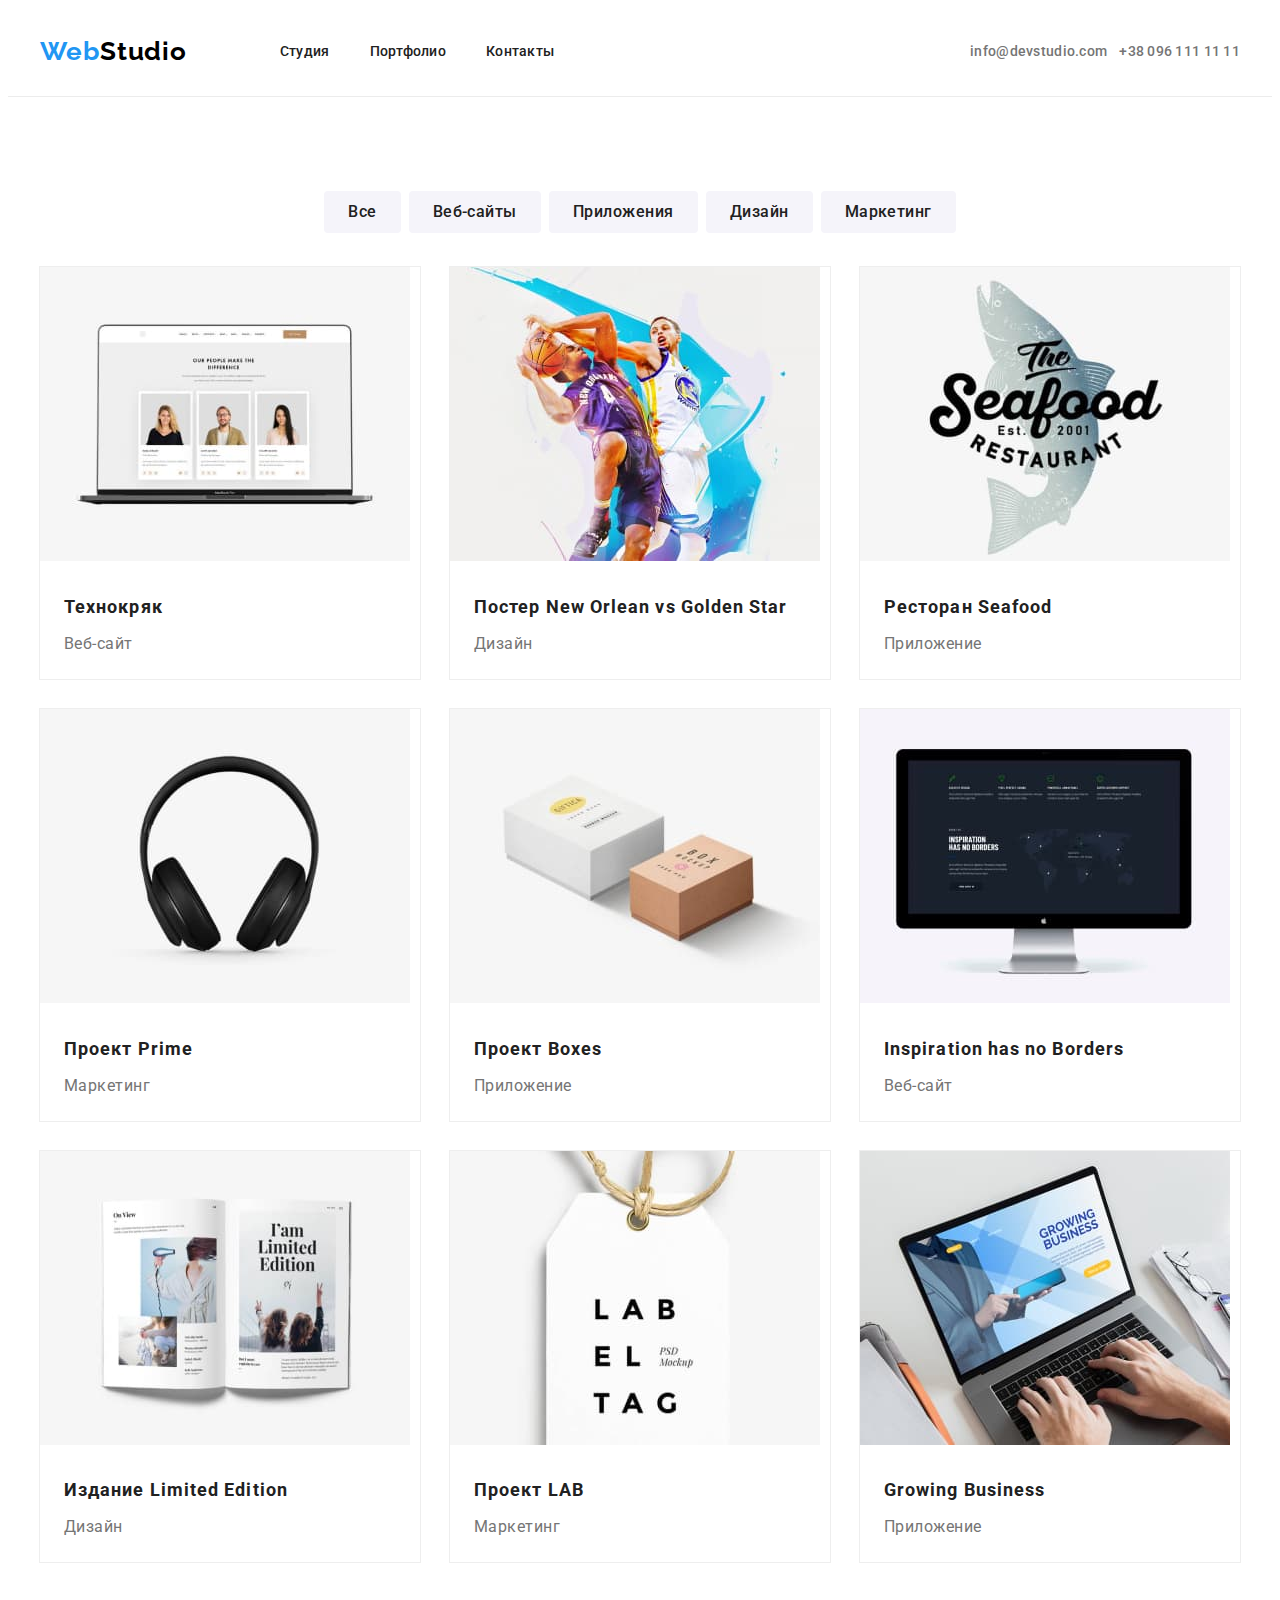
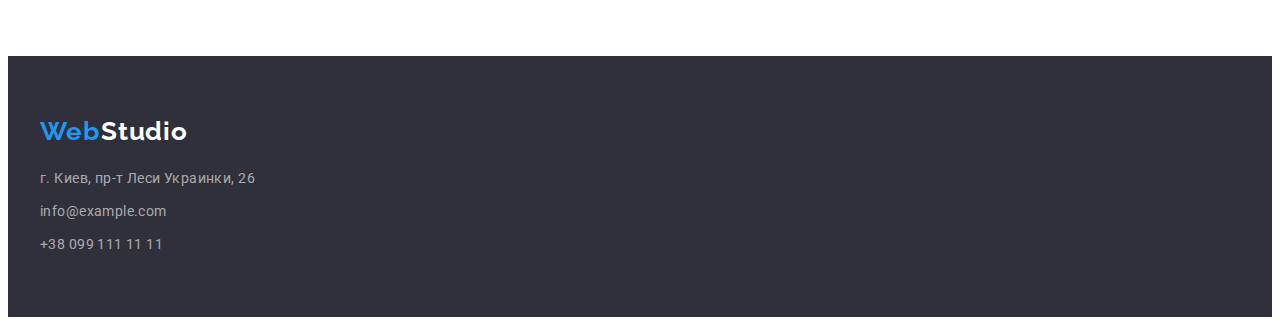
==== portfolio.html @ 36dbe177 "adds footer background blocks for icons" ====
<!DOCTYPE html>
<html lang="ru">
  <head>
    <meta charset="UTF-8" />
    <meta http-equiv="X-UA-Compatible" content="IE=edge" />
    <meta name="viewport" content="width=device-width, initial-scale=1.0" />
    <title lang="en">Portfolio</title>
    <link rel="preconnect" href="https://fonts.googleapis.com" />
    <link rel="preconnect" href="https://fonts.gstatic.com" crossorigin />
    <link
      href="https://fonts.googleapis.com/css2?family=Raleway:wght@700&family=Roboto:wght@400;500;700;900&display=swap"
      rel="stylesheet"
    />
    <link
      rel="stylesheet"
      href="https://cdnjs.cloudflare.com/ajax/libs/modern-normalize/1.1.0/modern-normalize.min.css"
      integrity="sha512-wpPYUAdjBVSE4KJnH1VR1HeZfpl1ub8YT/NKx4PuQ5NmX2tKuGu6U/JRp5y+Y8XG2tV+wKQpNHVUX03MfMFn9Q=="
      crossorigin="anonymous"
      referrerpolicy="no-referrer"
    />
    <link rel="stylesheet" href="./css/styles.css" />
  </head>
  <body>
    <!--header-->
    <header class="header">
      <div class="container nav-holder">
          <nav class="header-navigation">
            <a class="header-logo link" href="/">
              <span class="header-web" lang="en">Web</span>
              <span class="header-studio" lang="en">Studio</span>
            </a>
            <ul class="header-list list">
              <li class="header-item">
                <a class="header-link link" href="./index.html">Студия</a>
              </li>
              <li class="header-item">
                <a class="header-link link" href="">Портфолио</a>
              </li>
              <li class="header-item">
                <a class="header-link link" href="">Контакты</a>
              </li>
            </ul>
          </nav>
          <ul class="header-contacts-list list">
            <li class="header-contacts">
              <a class="header-mail link" href="mailto:info@devstudio.com ">
                info@devstudio.com
              </a>
            </li>
            <li class="header-contacts">
              <a class="header-tel link" href="tel:+380961111111">
                +38 096 111 11 11
              </a>
            </li>
          </ul>
        </div>
      </div>
    </header>
    <!--main section-->
    <main class="main">
      <section class="portfolio section">
        <div class="container">
          <h1 class="portfolio-title section-title">Портфолио</h1>
          <!--Filters-->
          <ul class="filters list">
            <li class="filters-item">
              <button class="filters-btn" type="button">Все</button>
            </li>
            <li class="filters-item">
              <button class="filters-btn" type="button">Веб-сайты</button>
            </li>
            <li class="filters-item">
              <button class="filters-btn" type="button">Приложения</button>
            </li>
            <li class="filters-item">
              <button class="filters-btn" type="button">Дизайн</button>
            </li>
            <li class="filters-item">
              <button class="filters-btn" type="button">Маркетинг</button>
            </li>
          </ul>
          <!--Projects-->
          <ul class="projects list">
            <li class="projects-item">
              <a class="projects-link link" href="">
                <img
                  src="./images/portfolio-section/portfolio1.jpg"
                  alt="компьютер с открытым веб-сайтом"
                  width="370"
                  height="294"
                />
                <div class="projects-content">
                  <h2 class="projects-title">Технокряк</h2>
                  <p class="projects-text">Веб-сайт</p>
                </div>
              </a>
            </li>
            <li class="projects-item">
              <a class="projects-link link" href="">
                <img
                  src="./images/portfolio-section/portfolio2.jpg"
                  alt="Два баскетболиста сражаются за мяч на цветном фоне"
                  width="370"
                  height="294"
                />
                <div class="projects-content">
                  <h2 class="projects-title">
                    Постер <span lang="en"> New Orlean vs Golden Star</span>
                  </h2>
                  <p class="projects-text">Дизайн</p>
                </div>
              </a>
            </li>

            <li class="projects-item">
              <a class="projects-link link" href="">
                <img
                  src="./images/portfolio-section/portfolio3.jpg"
                  alt="логотип ресторана морепродуктов: рыба, а на ней название ресторана"
                  width="370"
                  height="294"
                />
                <div class="projects-content">
                  <h2 class="projects-title">
                    Ресторан <span lang="en"> Seafood</span>
                  </h2>
                  <p class="projects-text">Приложение</p>
                </div>
              </a>
            </li>
            <li class="projects-item">
              <a class="projects-link link" href="">
                <img
                  src="./images/portfolio-section/portfolio4.jpg"
                  alt="черные наушники на елом фоне"
                  width="370"
                  height="294"
                />
                <div class="projects-content">
                  <h2 class="projects-title">
                    Проект <span lang="en">Prime</span>
                  </h2>
                  <p class="projects-text">Маркетинг</p>
                </div>
              </a>
            </li>
            <li class="projects-item">
              <a class="projects-link link" href="">
                <img
                  src="./images/portfolio-section/portfolio5.jpg"
                  alt="2 коробки разных размеров и цветов"
                  width="370"
                  height="294"
                />
                <div class="projects-content">
                  <h2 class="projects-title">
                    Проект <span lang="en"> Boxes</span>
                  </h2>
                  <p class="projects-text">Приложение</p>
                </div>
              </a>
            </li>
            <li class="projects-item">
              <a class="projects-link link" href="">
                <img
                  src="./images/portfolio-section/portfolio6.jpg"
                  alt="Монитор компьютера с открытой веб-страницей"
                  width="370"
                  height="294"
                />
                <div class="projects-content">
                  <h2 class="projects-title" lang="en">
                    Inspiration has no Borders
                  </h2>
                  <p class="projects-text">Веб-сайт</p>
                </div>
              </a>
            </li>
            <li class="projects-item">
              <a class="projects-link link" href="">
                <img
                  src="./images/portfolio-section/portfolio7.jpg"
                  alt="Разворот глянцевого журнала"
                  width="370"
                  height="294"
                />
                <div class="projects-content">
                  <h2 class="projects-title">
                    Издание <span lang="en">Limited Edition</span>
                  </h2>
                  <p class="projects-text">Дизайн</p>
                </div>
              </a>
            </li>
            <li class="projects-item">
              <a class="projects-link link" href="">
                <img
                  src="./images/portfolio-section/portfolio8.jpg"
                  alt="Бумажный ярлычок на нитке"
                  width="370"
                  height="294"
                />
                <div class="projects-content">
                  <h2 class="projects-title">
                    Проект <span lang="en">LAB </span>
                  </h2>
                  <p class="projects-text">Маркетинг</p>
                </div>
              </a>
            </li>
            <li class="projects-item">
              <a class="projects-link link" href="">
                <img
                  src="./images/portfolio-section/portfolio9.jpg"
                  alt="Ноутбук с открытой страницей сайта"
                  width="370"
                  height="294"
                />
                <div class="projects-content">
                  <h2 class="projects-title" lang="en">Growing Business</h2>
                  <p class="projects-text">Приложение</p>
                </div>
              </a>
            </li>
          </ul>
        </div>
      </section>
    </main>

    <footer class="footer">
      <div class="container">
        <a class="footer-logo link" href="/">
          <span class="footer-web" lang="en">Web </span>
          <span class="footer-studio" lang="en"> Studio </span>
        </a>
        <address class="footer-address">
          <ul class="footer-contacts list">
            <li class="footer-contact-item">
              <a
                class="footer-address-link link"
                href="https://goo.gl/maps/x1Q4HFGsdDY8duNA9"
                target="_blank"
                rel="noopener noreferrer"
              >
                г. Киев, пр-т Леси Украинки, 26
              </a>
            </li>
            <li class="footer-contact-item">
              <a
                class="footer-address-link mail link"
                href="mailto:info@example.com"
                >info@example.com</a
              >
            </li>
            <li class="footer-contact-item">
              <a class="footer-address-link tel link" href="tel:+380991111111"
                >+38 099 111 11 11</a
              >
            </li>
          </ul>
        </address>
      </div>
    </footer>
  </body>
</html>
---- css/styles.css ----
/* -------------------------------------CSS Custom Properties------------------------- */
:root {
  --main-title-color: #ffffff;
  --title-color: #212121;
  --main-text-color: #757575;
  --main-accent-color: #2196f3;
  --logo-color: #000000;
  --footer-contacts-color: #ffffff99;
  --main-background-color: #e5e5e5;
  --secondary-background-color: #ffffff;
  --header-color: #ffffff;
  --footer-color: #2f303a;
  --background-section: #f5f4fa;
  --first-button-color: #f5f4fa;
  --second-button-color: #2196f3;
  --card-border-color: #eeeeee;
  --project-item-gap: 30px;
}

/*--------------------------Service Classes--------------------------------------------*/
/* NEW Utility !!! should be first/higher in the document  */
.list {
  /* ressets all the things given/set by browser */
  margin: 0;
  padding: 0;
  list-style: none;
}
.link {
  text-decoration: none;
}

.container {
  margin-left: auto;
  margin-right: auto;
  width: 1200px;

  padding-left: 15px;
  padding-right: 15px;
  /* outline: 1px solid blue; */
}

.section-title {
  margin-top: 0;
  margin-bottom: 50px;
  /* ok? */

  font-weight: bold;
  font-size: 36px;
  line-height: 1.17;
  text-align: center;
  letter-spacing: 0.03em;
  color: var(--title-color);
}
.section {
  padding-bottom: 94px;
  padding-top: 94px;
}

/* --------------------------------Main Selectors------------------------------------- */

button {
  cursor: pointer;
}
body {
  /* margin: 0; */
  background-color: var(--secondary-background-color);
  font-family: "Roboto", sans-serif;
  /* font-style: normal; */
  font-weight: normal;
  font-size: 14px;
  line-height: 1.71;
  letter-spacing: 0.03em;
  color: var(--main-text-color);
}
/* general resset of styles to do less work in each section  */
h1,
h2,
h3,
h4,
h5,
h6,
p {
  margin: 0;
  padding: 0;
}
/* --------------------------------Header--------------------------------------------- */
.header {
  background-color: var(--header-color);
  border-bottom: 1px solid #ececec;
}

.nav-holder {
  display: flex;
  align-items: center;
  justify-content: space-between;
}

.header-navigation {
  display: flex;
  /* выравниваем относительно поперечной оси, то есть высоты*/
  align-items: center;
  /*растягиваем по нужным сторонам  */
  justify-content: center;
}

.header-logo {
  font-family: "Raleway", sans-serif;
  font-style: normal;
  font-weight: bold;
  font-size: 26px;
  line-height: 1.19;
  letter-spacing: 0.03em;
  word-spacing: -6px;
  padding-top: 24px;
  padding-bottom: 25px;
}
.header-web {
  color: var(--main-accent-color);
}
.header-studio {
  color: var(--logo-color);
}

.header-list {
  display: flex;
  margin-left: 93px;
}

/* очистка крайней геометрии: один из вариантов .header-item: last child {
  margin-right: 0;/* .header-item+header-item{
  margin-left: 40px; или как я сделала  */
.header-item:not(:last-child) {
  margin-right: 40px;
}

/* ссылка - строчный элемент, чтобы работали паддинги, надо сделать ее блочной или строчно-блочной, но там тогда зазор справа */
.header-link {
  /* geometry */
  display: flex;
  padding-top: 32px;
  padding-bottom: 32px;
  /* font + stiles  */
  font-weight: 500;
  font-size: 14px;
  line-height: 1.14;
  letter-spacing: 0.02em;
  color: var(--title-color);
  /* decore */
}

.header-link:hover,
.header-link:focus {
  color: var(--main-accent-color);
}
.header-contacts-list .link {
  font-weight: 500;
  font-size: 14px;
  line-height: 1.14;
  letter-spacing: 0.02em;
  color: var(--main-text-color);
}
.header-contacts-list .link:hover,
.header-contacts-list .link:focus {
  color: var(--main-accent-color);
}

.header-contacts-list {
  display: flex;
}
.header-contacts + .header-contacts {
  margin-left: 12px;
}

.header-contacts {
  padding-top: 32px;
  padding-bottom: 32px;
}

/* ----------------------------------------------------Footer----------------------------------------------- */
.footer {
  background-color: var(--footer-color);
  padding-top: 60px;
  padding-bottom: 60px;
}

/*------------------------------------------------------ contact links---------------------------------------- */

.footer-address-link {
  font-family: "Roboto", sans-serif;
  font-style: normal;
  font-weight: normal;
  font-size: 14px;
  line-height: 1.71;
  letter-spacing: 0.03em;
  color: var(--footer-contacts-color);
}
.footer-address-link:hover,
.footer-address-link:focus {
  color: var(--main-title-color);
}
/*--------------------------------------------------------logo------------------------------------------------*/
.footer-logo {
  display: inline-block;
  margin-bottom: 20px;

  font-family: "Raleway", sans-serif;
  font-style: normal;
  font-weight: bold;
  font-size: 26px;
  line-height: 1.19;
  letter-spacing: 0.03em;
  /*--------------------------------------------add negative word-spacing to bring letters together----------*/
  word-spacing: -5px;
}
.footer-contact-item:not(:last-child) {
  margin-bottom: 9px;
}
.footer-web {
  color: var(--main-accent-color);
}
.footer-studio {
  color: var(--main-title-color);
}

/* --------------- */
.footer-links {
  display: flex;
}

.footer-address {
  display: flex;
  flex-direction: column;
}

.footer-contacts {
  display: flex;
  flex-direction: column;
}
/* ---- */

.footer-social {
  display: flex;
  flex-direction: column;
  margin-left: 70px;
  padding-top: 12px;
}
.footer-social-title {
  margin-bottom: 20px;
  color: var(--main-title-color);
  font-weight: bold;
  font-size: 14px;
  line-height: 1.14;
  letter-spacing: 0.03em;
  text-transform: uppercase;
}
.footer-social-list {
  display: flex;
  /* justify-content: center; */
}

.footer-social-item {
  width: 44px;
  height: 44px;
}
.footer-social-item + .footer-social-item {
  margin-left: 10px;
}
.footer-social-link {
  width: 100%;
  height: 100%;
  border-radius: 50%;
  display: block;
  background-color: #757575;
}

/* ------------------------------------------------MAIN SECTION PORTFOLIO---------------------------- */

/* ------------------------------------------------Filters-------------------------------------------- */
.filters-btn {
  font-family: "Roboto", sans-serif;
  font-style: normal;
  font-weight: 500;
  font-size: 16px;
  line-height: 1.62;
  text-align: center;
  letter-spacing: 0.03em;
  color: var(--title-color);
  background-color: var(--first-button-color);
  cursor: pointer;
  border-radius: 4px;
  border-color: transparent;
  padding: 6px 22px;
}

.filters-btn:hover,
.filters-btn:focus,
.filters-btn:active {
  color: var(--main-title-color);
  background-color: var(--second-button-color);
}

.filters {
  display: flex;
  align-items: center;
  justify-content: center;
  margin-bottom: 34px;
}
.filters-item:not(:last-child) {
  margin-right: 8px;
}
/*------------------------------------------Portfolio: Projects---------------------------------------- */
.portfolio-title {
  display: none;
}
.projects {
  display: flex;
  flex-wrap: wrap;
  margin-left: calc(-1 * var(--project-item-gap));
  margin-top: calc(-1 * var(--project-item-gap));
}

.projects-item {
  flex-basis: calc(100% / 3 - var(--project-item-gap));
  margin-left: var(--project-item-gap);
  margin-top: var(--project-item-gap);
  outline: 1px solid var(--card-border-color);
}
.projects-title {
  margin-top: 0;
  margin-bottom: 0;
  font-weight: bold;
  font-size: 18px;
  line-height: 2;
  letter-spacing: 0.06em;
  color: var(--title-color);
}

.projects-text {
  margin-top: 4px;
  margin-bottom: 0;
  font-size: 16px;
  line-height: 1.87;
  letter-spacing: 0.03em;
  color: var(--main-text-color);
}

.projects-content {
  padding: 20px 24px;
}
.projects-item {
  background-color: var(--secondary-background-color);
}
/* -----------------------------------------------Main WEB STUDIO ------------------------------------------- */
/* -----------------------------Heroe/ Banner/ order a service ------------------------------------------------ */

.order-service {
  padding-top: 200px;
  padding-bottom: 200px;
  background-color: var(--footer-color);
  text-align: center;
}
.order-service-title {
  /* margin-top: 0; */
  margin-bottom: 30px;
  margin-left: auto;
  margin-right: auto;
  width: 696px;

  font-weight: 900;
  font-size: 44px;
  line-height: 1.36;

  letter-spacing: 0.06em;
  text-transform: uppercase;
  color: var(--main-title-color);
}
.order-service-btn {
  display: flex;
  align-items: center;
  text-align: center;
  border-radius: 4px;
  border: 1px solid var(--second-button-color);
  border-color: transparent;
  align-self: center;
  margin: 0 auto;
  width: 200px;
  height: 50px;
  justify-content: center;

  box-shadow: 0px 4px 4px rgba(0, 0, 0, 0.15);

  font-weight: bold;
  font-size: 16px;
  line-height: 1.87;
  letter-spacing: 0.06em;
  color: var(--main-title-color);
  background-color: var(--second-button-color);
  /* cursor: pointer; */
}

.order-service-btn:active,
.order-service-btn:focus {
  color: var(--main-title-color);
}
/* -----------------------------------------------Our Features------------------------------------------- */
.features {
  padding-bottom: 0;
}
.features-title {
  display: none;
}

.features-list {
  display: flex;
  align-items: center;
  justify-content: space-between;
}

.features-item {
  width: 270px;
}
.features-item-title {
  /* margin-top: 0; */
  margin-bottom: 10px;
  font-weight: bold;
  line-height: 1.14;
  text-transform: uppercase;
  color: var(--title-color);
}
/* .features-text {
  margin-top: 0;
  margin-bottom: 0;
} */
/* -------------------------------------specialities----------- */

.specialities-list {
  display: flex;
  flex-wrap: wrap;
  margin-left: calc(-1 * var(--project-item-gap));
  margin-top: calc(-1 * var(--project-item-gap));
}

.specialities-item {
  flex-basis: calc(100% / 3 - var(--project-item-gap));
  margin-left: var(--project-item-gap);
  margin-top: var(--project-item-gap);
}
/* ----------------------------------------------Our Team----------------------------------------------- */
.team {
  background-color: var(--background-section);
}

.team-list {
  display: flex;
  /* flex-wrap: wrap; */
  margin-left: calc(-1 * var(--project-item-gap));
  margin-top: calc(-1 * var(--project-item-gap));
}

.team-card {
  padding-top: 30px;
  padding-bottom: 30px;
}
.team-item {
  background-color: var(--secondary-background-color);
  outline: 1px solid var(--card-border-color);
  border-radius: 4px;
  margin-top: var(--project-item-gap);
  margin-left: var(--project-item-gap);
}
.team-person {
  margin-top: 0px;
  margin-bottom: 10px;

  font-weight: 500;
  font-size: 16px;
  line-height: 1.19;
  text-align: center;
  letter-spacing: 0.03em;
  color: var(--title-color);
}
.team-text {
  margin-top: 0;
  margin-bottom: 0px;
  /* padding-bottom: 30px; */

  font-size: 16px;
  line-height: 1.19;
  text-align: center;
  letter-spacing: 0.03em;
  color: var(--main-text-color);
}
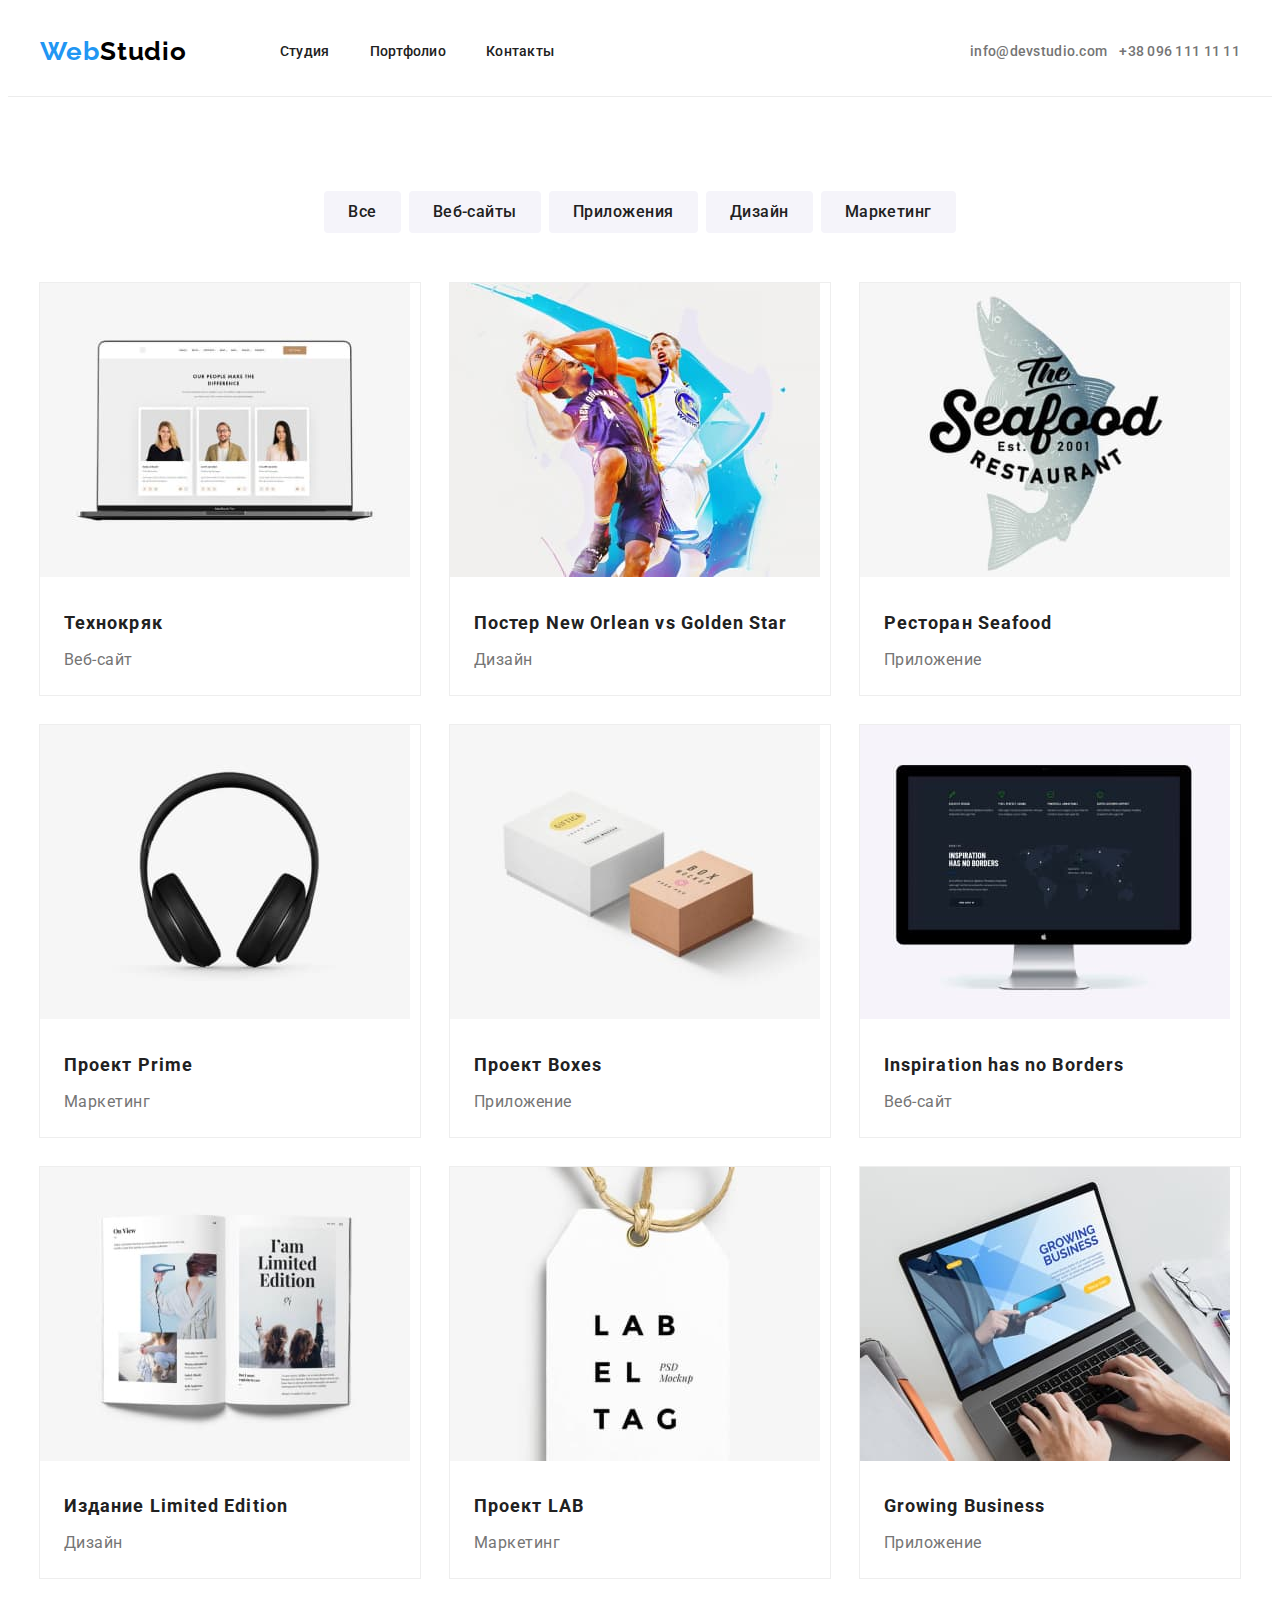
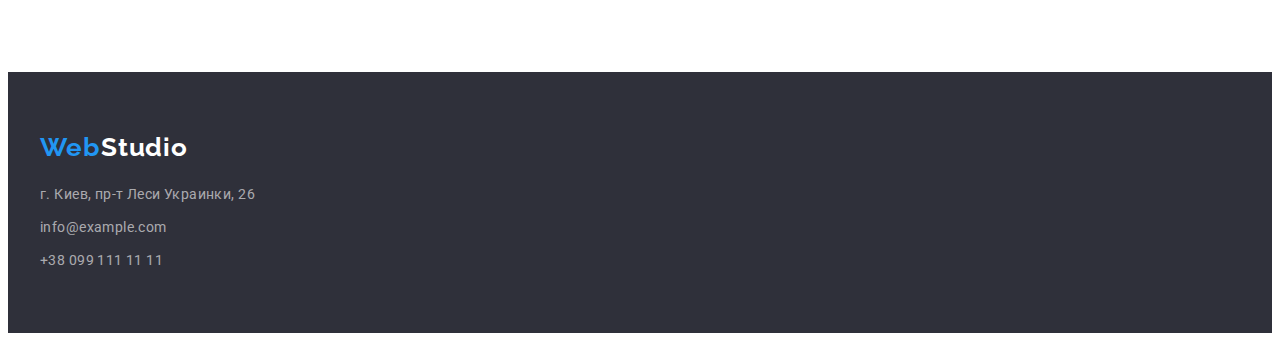
==== commit fdf454db: "adds social links to team cards" ====
--- a/portfolio.html
+++ b/portfolio.html
@@ -24,36 +24,35 @@
     <!--header-->
     <header class="header">
       <div class="container nav-holder">
-          <nav class="header-navigation">
-            <a class="header-logo link" href="/">
-              <span class="header-web" lang="en">Web</span>
-              <span class="header-studio" lang="en">Studio</span>
+        <nav class="header-navigation">
+          <a class="header-logo link" href="/">
+            <span class="header-web" lang="en">Web</span>
+            <span class="header-studio" lang="en">Studio</span>
+          </a>
+          <ul class="header-list list">
+            <li class="header-item">
+              <a class="header-link link" href="./index.html">Студия</a>
+            </li>
+            <li class="header-item">
+              <a class="header-link link" href="">Портфолио</a>
+            </li>
+            <li class="header-item">
+              <a class="header-link link" href="">Контакты</a>
+            </li>
+          </ul>
+        </nav>
+        <ul class="header-contacts-list list">
+          <li class="header-contacts">
+            <a class="header-mail link" href="mailto:info@devstudio.com ">
+              info@devstudio.com
             </a>
-            <ul class="header-list list">
-              <li class="header-item">
-                <a class="header-link link" href="./index.html">Студия</a>
-              </li>
-              <li class="header-item">
-                <a class="header-link link" href="">Портфолио</a>
-              </li>
-              <li class="header-item">
-                <a class="header-link link" href="">Контакты</a>
-              </li>
-            </ul>
-          </nav>
-          <ul class="header-contacts-list list">
-            <li class="header-contacts">
-              <a class="header-mail link" href="mailto:info@devstudio.com ">
-                info@devstudio.com
-              </a>
-            </li>
-            <li class="header-contacts">
-              <a class="header-tel link" href="tel:+380961111111">
-                +38 096 111 11 11
-              </a>
-            </li>
-          </ul>
-        </div>
+          </li>
+          <li class="header-contacts">
+            <a class="header-tel link" href="tel:+380961111111">
+              +38 096 111 11 11
+            </a>
+          </li>
+        </ul>
       </div>
     </header>
     <!--main section-->
--- a/css/styles.css
+++ b/css/styles.css
@@ -15,6 +15,8 @@
   --second-button-color: #2196f3;
   --card-border-color: #eeeeee;
   --project-item-gap: 30px;
+  --social-network-main-color: #afb1b8;
+  --social-network-accent-color: #ffffff;
 }
 
 /*--------------------------Service Classes--------------------------------------------*/
@@ -27,6 +29,7 @@
 }
 .link {
   text-decoration: none;
+  color: inherit;
 }
 
 .container {
@@ -273,6 +276,12 @@
   background-color: #757575;
 }
 
+.footer-social-link:hover,
+.footer-social-link:focus {
+  color: var(--main-title-color);
+  background-color: var(--main-accent-color);
+}
+
 /* ------------------------------------------------MAIN SECTION PORTFOLIO---------------------------- */
 
 /* ------------------------------------------------Filters-------------------------------------------- */
@@ -303,7 +312,7 @@
   display: flex;
   align-items: center;
   justify-content: center;
-  margin-bottom: 34px;
+  margin-bottom: 50px;
 }
 .filters-item:not(:last-child) {
   margin-right: 8px;
@@ -482,7 +491,6 @@
 .team-text {
   margin-top: 0;
   margin-bottom: 0px;
-  /* padding-bottom: 30px; */
 
   font-size: 16px;
   line-height: 1.19;
@@ -490,3 +498,41 @@
   letter-spacing: 0.03em;
   color: var(--main-text-color);
 }
+
+.team-social-list {
+  display: flex;
+  justify-content: center;
+  margin-top: 16px;
+}
+
+.team-social-item {
+  width: 44px;
+  height: 44px;
+}
+.team-social-item + .team-social-item {
+  margin-left: 10px;
+}
+.team-social-link {
+  width: 100%;
+  height: 100%;
+  border-radius: 50%;
+  display: flex;
+  align-items: center;
+  justify-content: center;
+  background-color: var(--secondary-background-color);
+  color: #afb1b8;
+}
+
+.team-social-link:hover,
+.team-social-link:focus {
+  color: var(--social-network-accent-color);
+  background-color: var(--main-accent-color);
+}
+
+.team-social-icon {
+  fill: currentColor;
+}
+/* .team-social-icon:hover,
+.team-social-icon:focus {
+  fill: var(--social-network-accent-color);
+} */
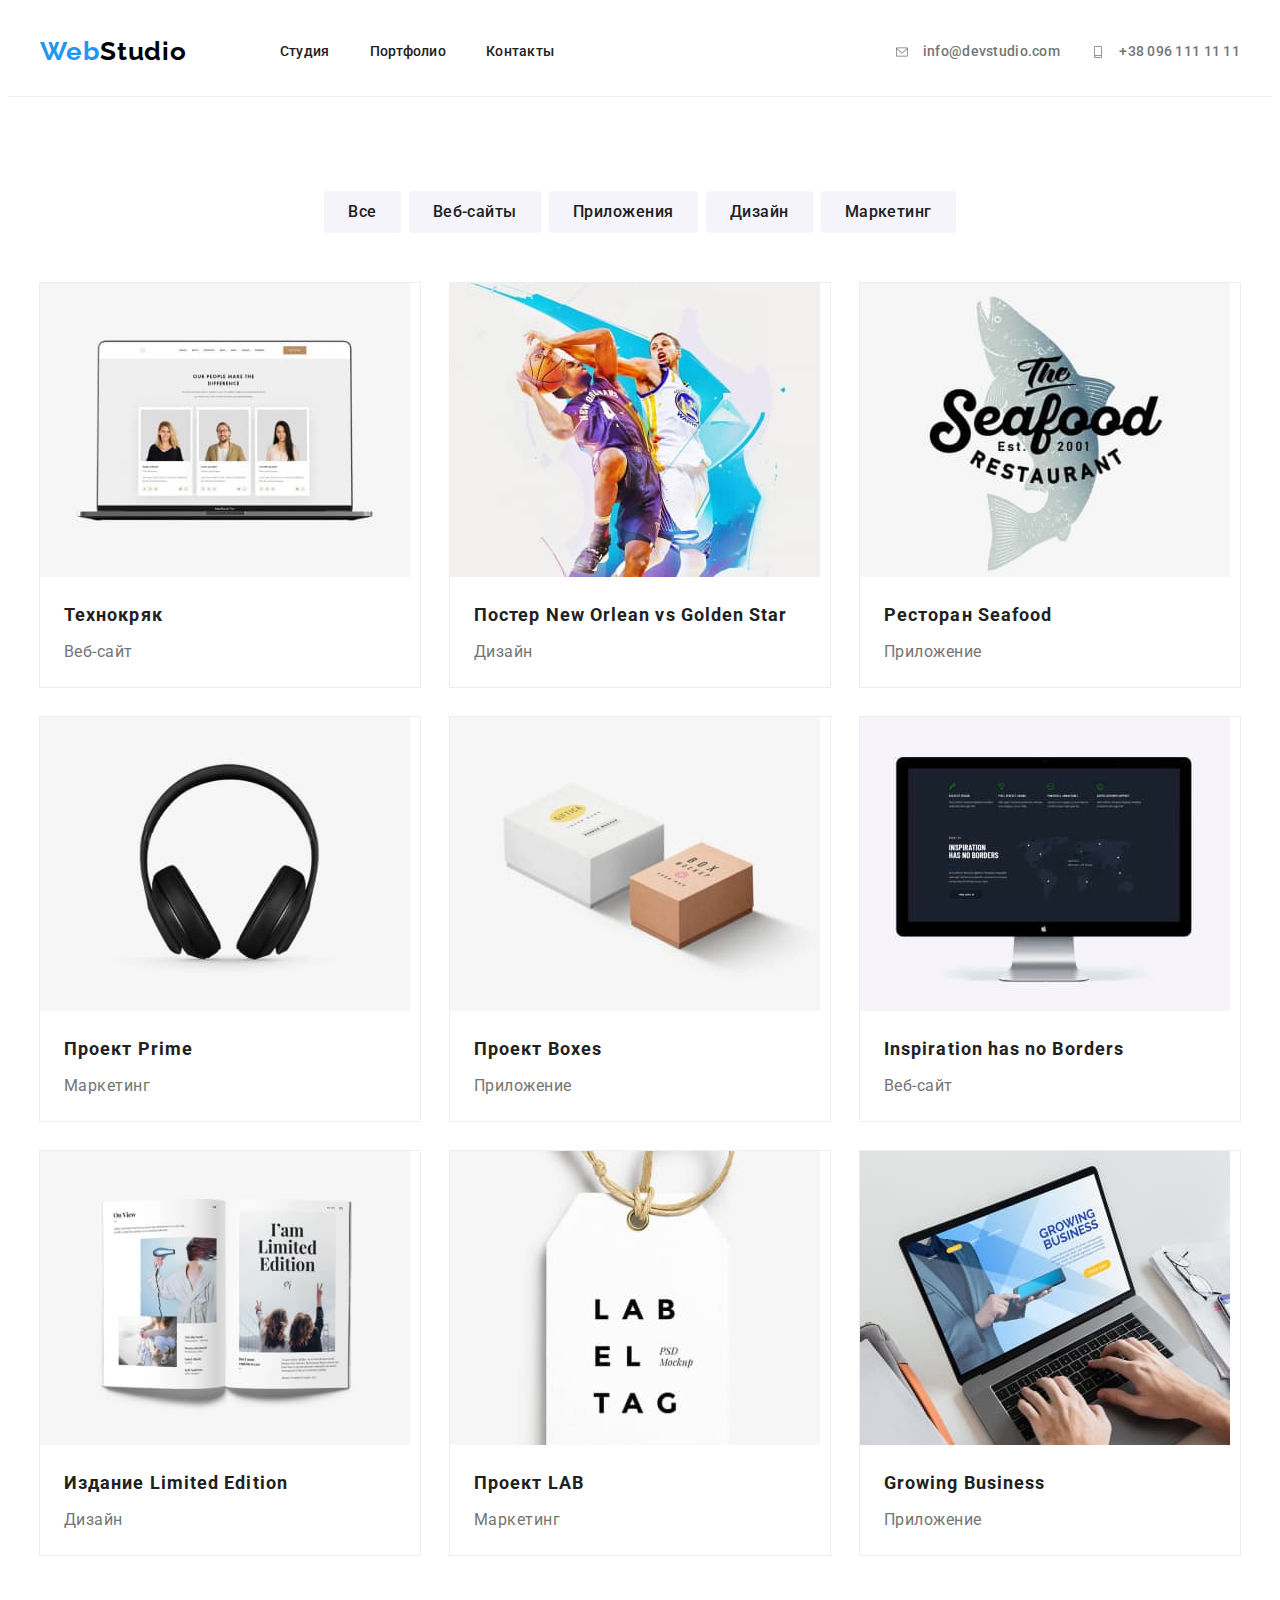
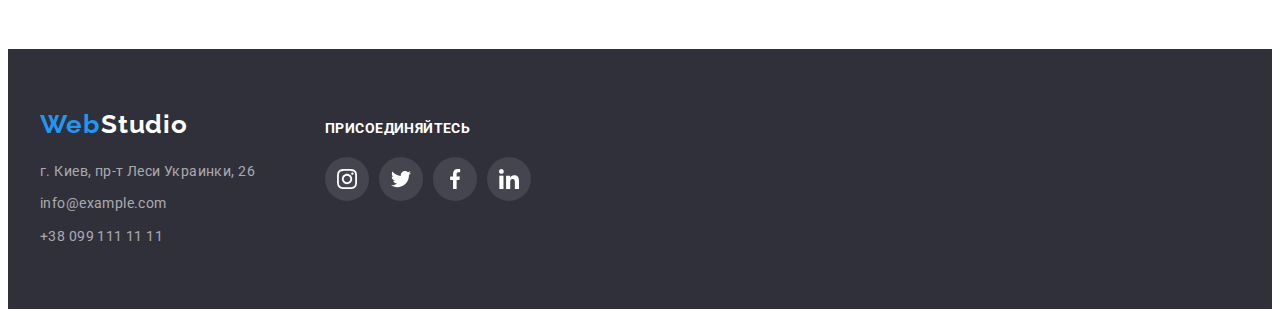
==== commit 14f67dd4: "adds icon background colour, edits header&footer" ====
--- a/portfolio.html
+++ b/portfolio.html
@@ -31,10 +31,10 @@
           </a>
           <ul class="header-list list">
             <li class="header-item">
-              <a class="header-link link" href="./index.html">Студия</a>
+              <a class="header-link link" href="">Студия</a>
             </li>
             <li class="header-item">
-              <a class="header-link link" href="">Портфолио</a>
+              <a class="header-link link" href="./portfolio.html">Портфолио</a>
             </li>
             <li class="header-item">
               <a class="header-link link" href="">Контакты</a>
@@ -44,11 +44,17 @@
         <ul class="header-contacts-list list">
           <li class="header-contacts">
             <a class="header-mail link" href="mailto:info@devstudio.com ">
+              <svg class="header-icon" width="16" height="12">
+                <use href="./images/decore/icons.svg#icon-envelope"></use>
+              </svg>
               info@devstudio.com
             </a>
           </li>
           <li class="header-contacts">
             <a class="header-tel link" href="tel:+380961111111">
+              <svg class="header-icon" width="16" height="12">
+                <use href="./images/decore/icons.svg#icon-smartphone"></use>
+              </svg>
               +38 096 111 11 11
             </a>
           </li>
@@ -83,6 +89,7 @@
             <li class="projects-item">
               <a class="projects-link link" href="">
                 <img
+                  class="projects-img"
                   src="./images/portfolio-section/portfolio1.jpg"
                   alt="компьютер с открытым веб-сайтом"
                   width="370"
@@ -97,6 +104,7 @@
             <li class="projects-item">
               <a class="projects-link link" href="">
                 <img
+                  class="projects-img"
                   src="./images/portfolio-section/portfolio2.jpg"
                   alt="Два баскетболиста сражаются за мяч на цветном фоне"
                   width="370"
@@ -114,6 +122,7 @@
             <li class="projects-item">
               <a class="projects-link link" href="">
                 <img
+                  class="projects-img"
                   src="./images/portfolio-section/portfolio3.jpg"
                   alt="логотип ресторана морепродуктов: рыба, а на ней название ресторана"
                   width="370"
@@ -130,6 +139,7 @@
             <li class="projects-item">
               <a class="projects-link link" href="">
                 <img
+                  class="projects-img"
                   src="./images/portfolio-section/portfolio4.jpg"
                   alt="черные наушники на елом фоне"
                   width="370"
@@ -146,6 +156,7 @@
             <li class="projects-item">
               <a class="projects-link link" href="">
                 <img
+                  class="projects-img"
                   src="./images/portfolio-section/portfolio5.jpg"
                   alt="2 коробки разных размеров и цветов"
                   width="370"
@@ -162,6 +173,7 @@
             <li class="projects-item">
               <a class="projects-link link" href="">
                 <img
+                  class="projects-img"
                   src="./images/portfolio-section/portfolio6.jpg"
                   alt="Монитор компьютера с открытой веб-страницей"
                   width="370"
@@ -178,6 +190,7 @@
             <li class="projects-item">
               <a class="projects-link link" href="">
                 <img
+                  class="projects-img"
                   src="./images/portfolio-section/portfolio7.jpg"
                   alt="Разворот глянцевого журнала"
                   width="370"
@@ -194,6 +207,7 @@
             <li class="projects-item">
               <a class="projects-link link" href="">
                 <img
+                  class="projects-img"
                   src="./images/portfolio-section/portfolio8.jpg"
                   alt="Бумажный ярлычок на нитке"
                   width="370"
@@ -210,6 +224,7 @@
             <li class="projects-item">
               <a class="projects-link link" href="">
                 <img
+                  class="projects-img"
                   src="./images/portfolio-section/portfolio9.jpg"
                   alt="Ноутбук с открытой страницей сайта"
                   width="370"
@@ -225,40 +240,72 @@
         </div>
       </section>
     </main>
-
-    <footer class="footer">
-      <div class="container">
+  </body>
+  <footer class="footer">
+    <div class="container footer-links">
+      <address class="footer-address">
         <a class="footer-logo link" href="/">
-          <span class="footer-web" lang="en">Web </span>
-          <span class="footer-studio" lang="en"> Studio </span>
+          <span class="footer-web" lang="en">Web</span>
+          <span class="footer-studio" lang="en">Studio</span>
         </a>
-        <address class="footer-address">
-          <ul class="footer-contacts list">
-            <li class="footer-contact-item">
-              <a
-                class="footer-address-link link"
-                href="https://goo.gl/maps/x1Q4HFGsdDY8duNA9"
-                target="_blank"
-                rel="noopener noreferrer"
-              >
-                г. Киев, пр-т Леси Украинки, 26
-              </a>
-            </li>
-            <li class="footer-contact-item">
-              <a
-                class="footer-address-link mail link"
-                href="mailto:info@example.com"
-                >info@example.com</a
-              >
-            </li>
-            <li class="footer-contact-item">
-              <a class="footer-address-link tel link" href="tel:+380991111111"
-                >+38 099 111 11 11</a
-              >
-            </li>
-          </ul>
-        </address>
+        <ul class="footer-contacts list">
+          <li class="footer-contact-item">
+            <a
+              class="footer-address-link link"
+              href="https://goo.gl/maps/x1Q4HFGsdDY8duNA9"
+              target="_blank"
+              rel="noopener noreferrer"
+            >
+              г. Киев, пр-т Леси Украинки, 26
+            </a>
+          </li>
+          <li class="footer-contact-item">
+            <a
+              class="footer-address-link mail link"
+              href="mailto:info@example.com"
+              >info@example.com</a
+            >
+          </li>
+          <li class="footer-contact-item">
+            <a class="footer-address-link tel link" href="tel:+380991111111"
+              >+38 099 111 11 11</a
+            >
+          </li>
+        </ul>
+      </address>
+      <div class="footer-social">
+        <h2 class="footer-social-title">присоединяйтесь</h2>
+        <ul class="footer-social-list list">
+          <li class="footer-social-item">
+            <a href="" class="footer-social-link link">
+              <svg class="footer-social-icon" width="20" height="20">
+                <use href="./images/decore/icons.svg#icon-instagram"></use>
+              </svg>
+            </a>
+          </li>
+          <li class="footer-social-item">
+            <a href="" class="footer-social-link link">
+              <svg class="footer-social-icon" width="20" height="20">
+                <use href="./images/decore/icons.svg#icon-twitter"></use>
+              </svg>
+            </a>
+          </li>
+          <li class="footer-social-item">
+            <a href="" class="footer-social-link link">
+              <svg class="footer-social-icon" width="20" height="20">
+                <use href="./images/decore/icons.svg#icon-facebook"></use>
+              </svg>
+            </a>
+          </li>
+          <li class="footer-social-item">
+            <a href="" class="footer-social-link link">
+              <svg class="footer-social-icon" width="20" height="20">
+                <use href="./images/decore/icons.svg#icon-linkedin"></use>
+              </svg>
+            </a>
+          </li>
+        </ul>
       </div>
-    </footer>
-  </body>
+    </div>
+  </footer>
 </html>
--- a/css/styles.css
+++ b/css/styles.css
@@ -170,13 +170,20 @@
 .header-contacts-list {
   display: flex;
 }
-.header-contacts + .header-contacts {
-  margin-left: 12px;
-}
 
 .header-contacts {
   padding-top: 32px;
   padding-bottom: 32px;
+}
+.header-contacts + .header-contacts {
+  margin-left: var(--project-item-gap);
+}
+
+.header-icon {
+  display: inline-block;
+  vertical-align: middle;
+  margin-right: 10px;
+  fill: currentColor;
 }
 
 /* ----------------------------------------------------Footer----------------------------------------------- */
@@ -272,8 +279,11 @@
   width: 100%;
   height: 100%;
   border-radius: 50%;
-  display: block;
-  background-color: #757575;
+  display: flex;
+  align-items: center;
+  justify-content: center;
+  background-color: rgba(255, 255, 255, 0.1);
+  color: var(--social-network-accent-color);
 }
 
 .footer-social-link:hover,
@@ -281,7 +291,9 @@
   color: var(--main-title-color);
   background-color: var(--main-accent-color);
 }
-
+.footer-social-icon {
+  fill: currentColor;
+}
 /* ------------------------------------------------MAIN SECTION PORTFOLIO---------------------------- */
 
 /* ------------------------------------------------Filters-------------------------------------------- */
@@ -306,6 +318,7 @@
 .filters-btn:active {
   color: var(--main-title-color);
   background-color: var(--second-button-color);
+  box-shadow: 0px 4px 4px rgba(0, 0, 0, 0.25);
 }
 
 .filters {
@@ -333,6 +346,17 @@
   margin-left: var(--project-item-gap);
   margin-top: var(--project-item-gap);
   outline: 1px solid var(--card-border-color);
+  background-color: var(--secondary-background-color);
+}
+.projects-item:hover,
+.projects-item:focus {
+  box-shadow: 0px 4px 4px rgba(0, 0, 0, 0.25);
+}
+
+.projects-img {
+  display: block;
+  max-width: 100%;
+  /* height: auto; */
 }
 .projects-title {
   margin-top: 0;
@@ -356,9 +380,7 @@
 .projects-content {
   padding: 20px 24px;
 }
-.projects-item {
-  background-color: var(--secondary-background-color);
-}
+
 /* -----------------------------------------------Main WEB STUDIO ------------------------------------------- */
 /* -----------------------------Heroe/ Banner/ order a service ------------------------------------------------ */
 
@@ -366,6 +388,15 @@
   padding-top: 200px;
   padding-bottom: 200px;
   background-color: var(--footer-color);
+  background-image: linear-gradient(
+      rgba(47, 48, 58, 0.4),
+      rgba(47, 48, 58, 0.4)
+    ),
+    url(../images/decore/bg.jpg);
+  background-repeat: no-repeat;
+  background-position: center;
+  background-size: cover;
+
   text-align: center;
 }
 .order-service-title {
@@ -436,10 +467,14 @@
   text-transform: uppercase;
   color: var(--title-color);
 }
-/* .features-text {
-  margin-top: 0;
-  margin-bottom: 0;
-} */
+.features-thumb {
+  width: 270px;
+  height: 120px;
+  background-color: var(--background-section);
+  margin-bottom: 30px;
+  padding: 25px 100px;
+}
+
 /* -------------------------------------specialities----------- */
 
 .specialities-list {
@@ -469,6 +504,7 @@
 .team-card {
   padding-top: 30px;
   padding-bottom: 30px;
+  box-shadow: 0px 4px 4px rgba(0, 0, 0, 0.25);
 }
 .team-item {
   background-color: var(--secondary-background-color);
@@ -520,7 +556,7 @@
   align-items: center;
   justify-content: center;
   background-color: var(--secondary-background-color);
-  color: #afb1b8;
+  color: var(--social-network-main-color);
 }
 
 .team-social-link:hover,
@@ -532,7 +568,35 @@
 .team-social-icon {
   fill: currentColor;
 }
-/* .team-social-icon:hover,
-.team-social-icon:focus {
-  fill: var(--social-network-accent-color);
-} */
+
+/* OUR CLIENTS  */
+.clients-list {
+  display: flex;
+  align-items: center;
+  justify-content: center;
+}
+.clients-item {
+  width: 170px;
+  height: 92px;
+  outline: 1px solid var(--social-network-main-color);
+}
+.clients-item + .clients-item {
+  margin-left: var(--project-item-gap);
+}
+.clients-link {
+  width: 100%;
+  height: 100%;
+  display: flex;
+  align-items: center;
+  justify-content: center;
+  color: var(--social-network-main-color);
+}
+.clients-link:hover,
+.clients-link:focus {
+  background-color: var(--main-accent-color);
+  color: var(--social-network-accent-color);
+}
+
+.clients-icon {
+  fill: currentColor;
+}
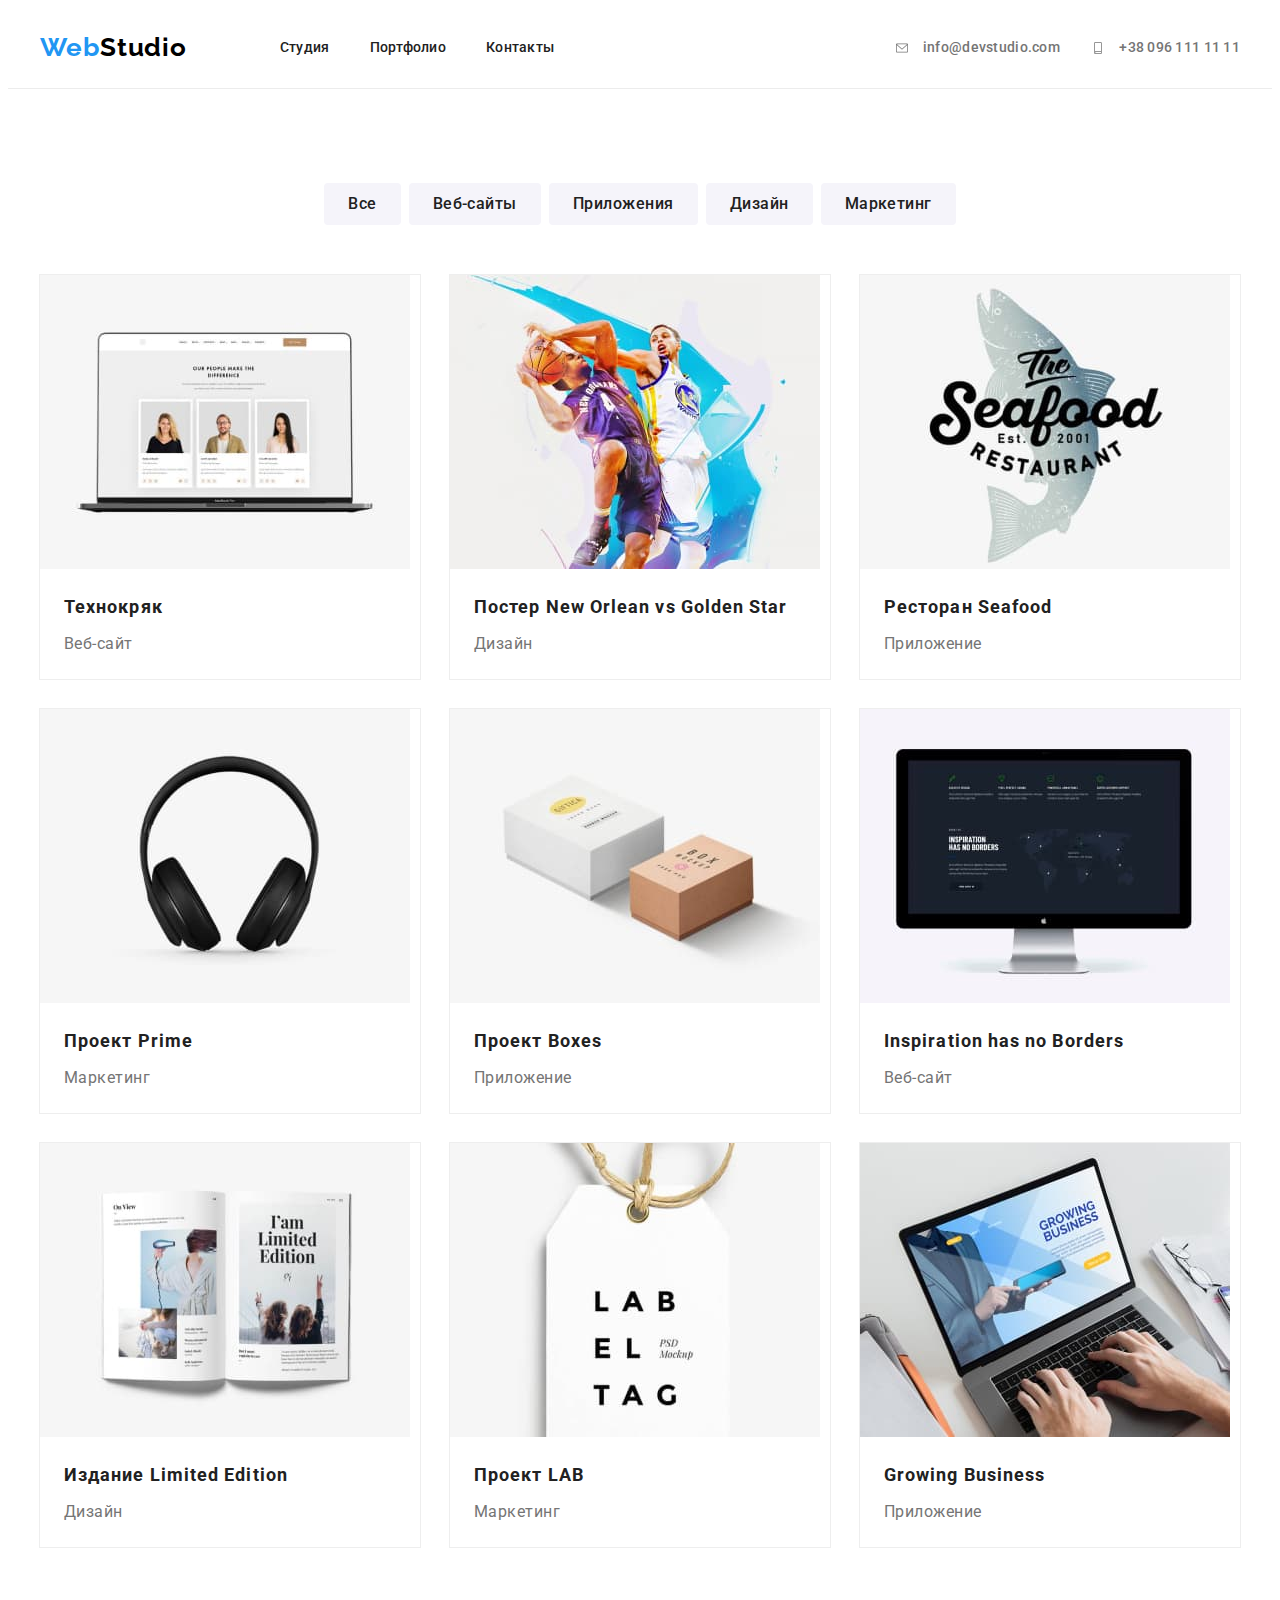
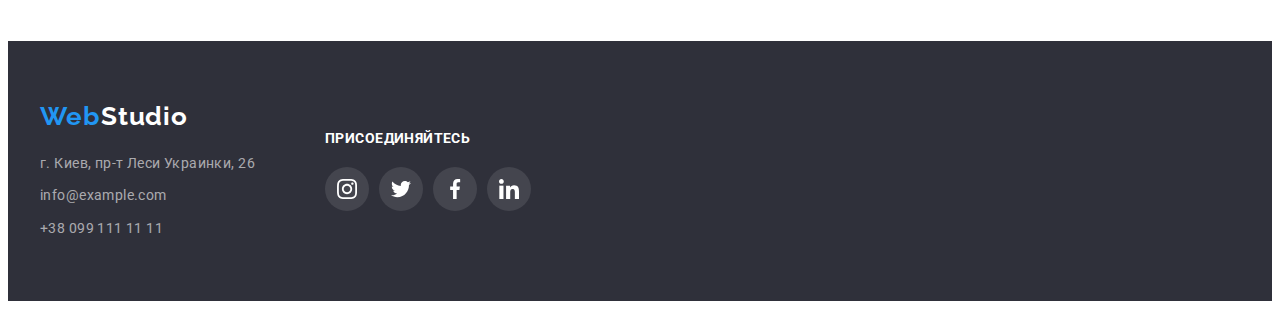
==== commit 349d765a: "edits errors" ====
--- a/portfolio.html
+++ b/portfolio.html
@@ -31,7 +31,7 @@
           </a>
           <ul class="header-list list">
             <li class="header-item">
-              <a class="header-link link" href="">Студия</a>
+              <a class="header-link link" href="./index.html">Студия</a>
             </li>
             <li class="header-item">
               <a class="header-link link" href="./portfolio.html">Портфолио</a>
@@ -240,72 +240,73 @@
         </div>
       </section>
     </main>
+
+    <footer class="footer">
+      <div class="container footer-links">
+        <address class="footer-address">
+          <a class="footer-logo link" href="/">
+            <span class="footer-web" lang="en">Web</span>
+            <span class="footer-studio" lang="en">Studio</span>
+          </a>
+          <ul class="footer-contacts list">
+            <li class="footer-contact-item">
+              <a
+                class="footer-address-link link"
+                href="https://goo.gl/maps/x1Q4HFGsdDY8duNA9"
+                target="_blank"
+                rel="noopener noreferrer"
+              >
+                г. Киев, пр-т Леси Украинки, 26
+              </a>
+            </li>
+            <li class="footer-contact-item">
+              <a
+                class="footer-address-link mail link"
+                href="mailto:info@example.com"
+                >info@example.com</a
+              >
+            </li>
+            <li class="footer-contact-item">
+              <a class="footer-address-link tel link" href="tel:+380991111111"
+                >+38 099 111 11 11</a
+              >
+            </li>
+          </ul>
+        </address>
+        <div class="footer-social">
+          <h2 class="footer-social-title">присоединяйтесь</h2>
+          <ul class="footer-social-list list">
+            <li class="footer-social-item">
+              <a href="" class="footer-social-link link">
+                <svg class="footer-social-icon" width="20" height="20">
+                  <use href="./images/decore/icons.svg#icon-instagram"></use>
+                </svg>
+              </a>
+            </li>
+            <li class="footer-social-item">
+              <a href="" class="footer-social-link link">
+                <svg class="footer-social-icon" width="20" height="20">
+                  <use href="./images/decore/icons.svg#icon-twitter"></use>
+                </svg>
+              </a>
+            </li>
+            <li class="footer-social-item">
+              <a href="" class="footer-social-link link">
+                <svg class="footer-social-icon" width="20" height="20">
+                  <use href="./images/decore/icons.svg#icon-facebook"></use>
+                </svg>
+              </a>
+            </li>
+            <li class="footer-social-item">
+              <a href="" class="footer-social-link link">
+                <svg class="footer-social-icon" width="20" height="20">
+                  <use href="./images/decore/icons.svg#icon-linkedin"></use>
+                </svg>
+              </a>
+            </li>
+          </ul>
+        </div>
+      </div>
+    </footer>
   </body>
-  <footer class="footer">
-    <div class="container footer-links">
-      <address class="footer-address">
-        <a class="footer-logo link" href="/">
-          <span class="footer-web" lang="en">Web</span>
-          <span class="footer-studio" lang="en">Studio</span>
-        </a>
-        <ul class="footer-contacts list">
-          <li class="footer-contact-item">
-            <a
-              class="footer-address-link link"
-              href="https://goo.gl/maps/x1Q4HFGsdDY8duNA9"
-              target="_blank"
-              rel="noopener noreferrer"
-            >
-              г. Киев, пр-т Леси Украинки, 26
-            </a>
-          </li>
-          <li class="footer-contact-item">
-            <a
-              class="footer-address-link mail link"
-              href="mailto:info@example.com"
-              >info@example.com</a
-            >
-          </li>
-          <li class="footer-contact-item">
-            <a class="footer-address-link tel link" href="tel:+380991111111"
-              >+38 099 111 11 11</a
-            >
-          </li>
-        </ul>
-      </address>
-      <div class="footer-social">
-        <h2 class="footer-social-title">присоединяйтесь</h2>
-        <ul class="footer-social-list list">
-          <li class="footer-social-item">
-            <a href="" class="footer-social-link link">
-              <svg class="footer-social-icon" width="20" height="20">
-                <use href="./images/decore/icons.svg#icon-instagram"></use>
-              </svg>
-            </a>
-          </li>
-          <li class="footer-social-item">
-            <a href="" class="footer-social-link link">
-              <svg class="footer-social-icon" width="20" height="20">
-                <use href="./images/decore/icons.svg#icon-twitter"></use>
-              </svg>
-            </a>
-          </li>
-          <li class="footer-social-item">
-            <a href="" class="footer-social-link link">
-              <svg class="footer-social-icon" width="20" height="20">
-                <use href="./images/decore/icons.svg#icon-facebook"></use>
-              </svg>
-            </a>
-          </li>
-          <li class="footer-social-item">
-            <a href="" class="footer-social-link link">
-              <svg class="footer-social-icon" width="20" height="20">
-                <use href="./images/decore/icons.svg#icon-linkedin"></use>
-              </svg>
-            </a>
-          </li>
-        </ul>
-      </div>
-    </div>
-  </footer>
 </html>
--- a/css/styles.css
+++ b/css/styles.css
@@ -95,7 +95,6 @@
 .nav-holder {
   display: flex;
   align-items: center;
-  justify-content: space-between;
 }
 
 .header-navigation {
@@ -169,11 +168,14 @@
 
 .header-contacts-list {
   display: flex;
+  margin-left: auto;
 }
 
 .header-contacts {
-  padding-top: 32px;
-  padding-bottom: 32px;
+  /* padding-top: 32px;
+  padding-bottom: 32px; */
+  display: flex;
+  align-items: center;
 }
 .header-contacts + .header-contacts {
   margin-left: var(--project-item-gap);
@@ -235,6 +237,8 @@
 /* --------------- */
 .footer-links {
   display: flex;
+  align-items: center;
+  justify-content: baseline;
 }
 
 .footer-address {
@@ -252,7 +256,7 @@
   display: flex;
   flex-direction: column;
   margin-left: 70px;
-  padding-top: 12px;
+  /* padding-top: 12px; */
 }
 .footer-social-title {
   margin-bottom: 20px;
@@ -462,17 +466,21 @@
 .features-item-title {
   /* margin-top: 0; */
   margin-bottom: 10px;
-  font-weight: bold;
+  font-weight: 700;
+  font-size: 14px;
   line-height: 1.14;
   text-transform: uppercase;
   color: var(--title-color);
 }
 .features-thumb {
+  display: flex;
+  align-items: center;
+  justify-content: center;
   width: 270px;
   height: 120px;
   background-color: var(--background-section);
+  border-radius: 4px;
   margin-bottom: 30px;
-  padding: 25px 100px;
 }
 
 /* -------------------------------------specialities----------- */
@@ -578,7 +586,8 @@
 .clients-item {
   width: 170px;
   height: 92px;
-  outline: 1px solid var(--social-network-main-color);
+  border: 1px solid var(--social-network-main-color);
+  border-radius: 4px;
 }
 .clients-item + .clients-item {
   margin-left: var(--project-item-gap);
@@ -593,8 +602,12 @@
 }
 .clients-link:hover,
 .clients-link:focus {
-  background-color: var(--main-accent-color);
-  color: var(--social-network-accent-color);
+  color: var(--main-accent-color);
+}
+
+.clients-item:hover,
+.clients-item:focus {
+  border: 1px solid var(--main-accent-color);
 }
 
 .clients-icon {
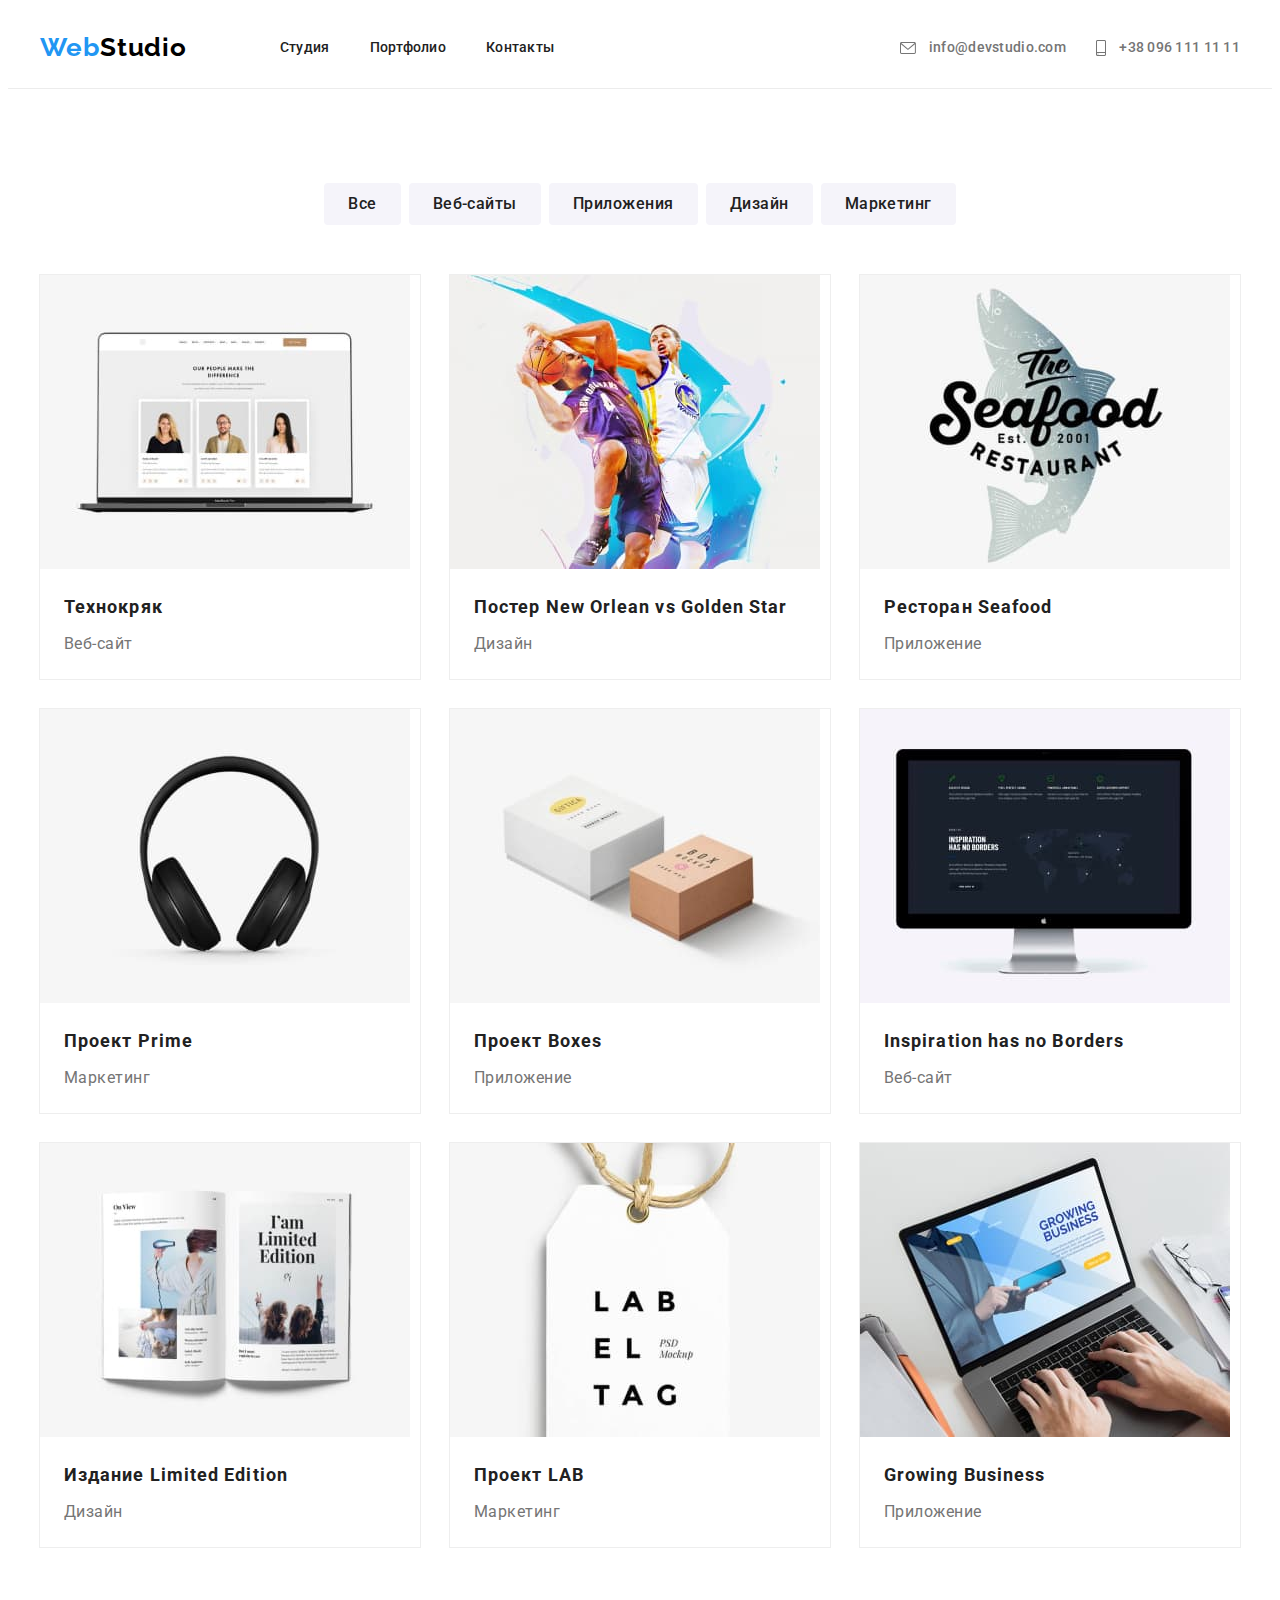
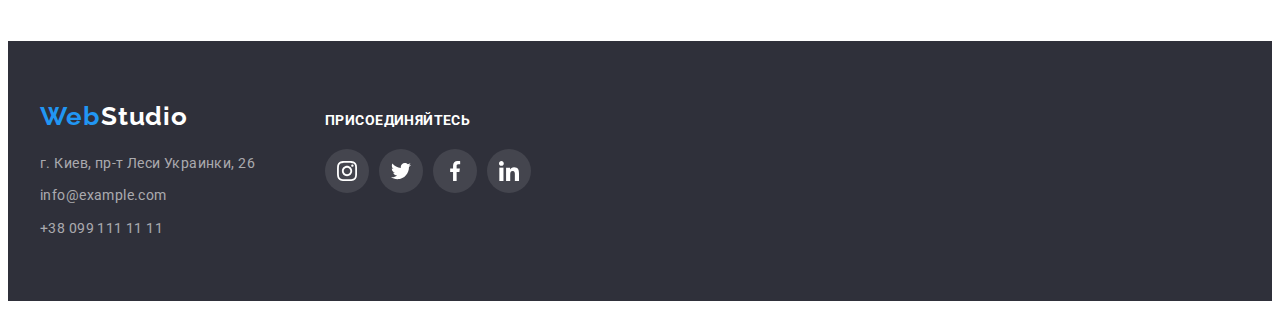
==== commit 27c96e95: "edits header icons" ====
--- a/portfolio.html
+++ b/portfolio.html
@@ -52,8 +52,8 @@
           </li>
           <li class="header-contacts">
             <a class="header-tel link" href="tel:+380961111111">
-              <svg class="header-icon" width="16" height="12">
-                <use href="./images/decore/icons.svg#icon-smartphone"></use>
+              <svg class="header-icon" width="10" height="16">
+                <use href="./images/decore/icons.svg#icon-tel"></use>
               </svg>
               +38 096 111 11 11
             </a>
--- a/css/styles.css
+++ b/css/styles.css
@@ -237,8 +237,7 @@
 /* --------------- */
 .footer-links {
   display: flex;
-  align-items: center;
-  justify-content: baseline;
+  align-items: baseline;
 }
 
 .footer-address {
